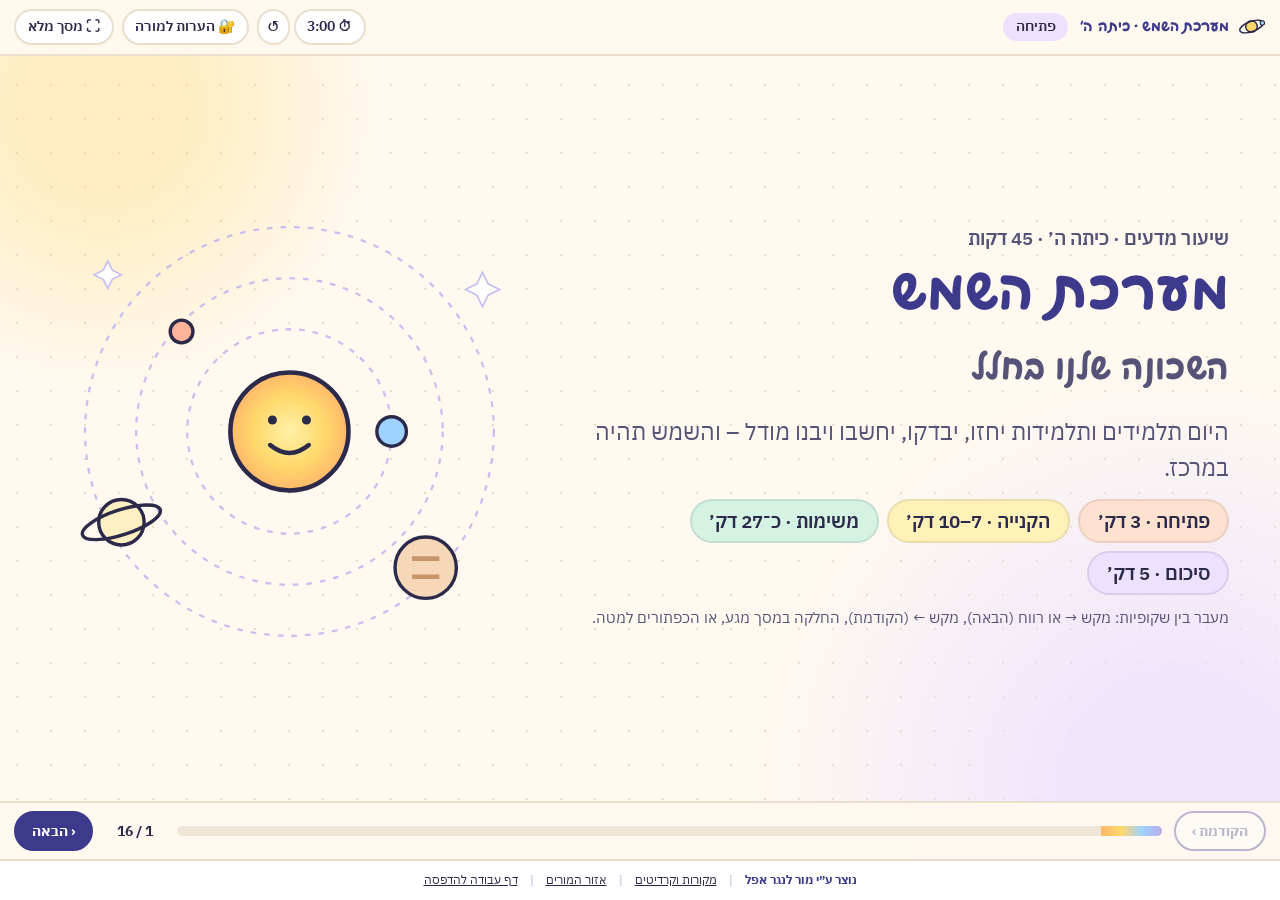
==== index.html @ 3494bce6 "Kita: solar system web deck, grade 5 science (Mor) v1" ====
<!doctype html>
<html lang="he" dir="rtl"><head><meta charset="utf-8"><meta name="viewport" content="width=device-width,initial-scale=1,viewport-fit=cover">
<title>מערכת השמש · מצגת לשיעור מדעים · כיתה ה׳</title>
<meta name="description" content="מצגת אינטראקטיבית לשיעור מדעים בכיתה ה׳ על מערכת השמש: אנימציה של השמש ושמונת כוכבי הלכת, משימות בזוגות ובקבוצות, חידון בזק וכרטיס יציאה.">
<link rel="preconnect" href="https://fonts.googleapis.com"><link rel="preconnect" href="https://fonts.gstatic.com" crossorigin>
<link href="https://fonts.googleapis.com/css2?family=IBM+Plex+Sans+Hebrew:wght@400;600;700&family=Playpen+Sans+Hebrew:wght@500;700&display=swap" rel="stylesheet">
<link rel="icon" href="assets/favicon.svg" type="image/svg+xml"><link rel="stylesheet" href="assets/deck.css"></head>
<body class="deck-page">
<a class="skip" href="#deck">דילוג למצגת</a>
<header class="topbar" role="banner">
  <div class="brand"><svg viewBox="0 0 40 40" aria-hidden="true" focusable="false"><circle cx="20" cy="20" r="8" fill="#FFD86B" stroke="#2C2A4A" stroke-width="2"/><ellipse cx="20" cy="20" rx="17" ry="7" fill="none" stroke="#2C2A4A" stroke-width="2" transform="rotate(-20 20 20)"/><circle cx="35" cy="15" r="3" fill="#9FD3FF" stroke="#2C2A4A" stroke-width="1.5"/></svg><span>מערכת השמש · כיתה ה׳</span></div>
  <span class="phase" id="phase" aria-live="off"></span>
  <div class="tools">
    <div class="timer" role="group" aria-label="שעון לשלב">
      <button type="button" class="tbtn" id="timer-btn" aria-label="הפעלת שעון לשלב">⏱ <span id="timer-out">0:00</span></button>
      <button type="button" class="tbtn sm" id="timer-reset" aria-label="איפוס השעון">↺</button>
    </div>
    <button type="button" class="tbtn" id="notes-btn" aria-haspopup="dialog">🔐 הערות למורה</button>
    <button type="button" class="tbtn" id="fs-btn" aria-label="מסך מלא">⛶ <span class="hide-sm">מסך מלא</span></button>
  </div>
</header>

<main id="deck" class="deck" tabindex="-1" aria-roledescription="מצגת" aria-label="מצגת: מערכת השמש">

<!-- 1 -->
<section class="slide s-title" id="title" data-phase="פתיחה" data-min="3" aria-label="שקופית פתיחה">
  <div class="title-wrap">
    <div class="title-text">
      <p class="kicker">שיעור מדעים · כיתה ה׳ · 45 דקות</p>
      <h1>מערכת השמש<br><span>השכונה שלנו בחלל</span></h1>
      <p class="lead">היום תלמידים ותלמידות יחזו, יבדקו, יחשבו ויבנו מודל – והשמש תהיה במרכז.</p>
      <ul class="agenda" aria-label="מבנה השיעור">
        <li class="c-peach">פתיחה · 3 דק׳</li><li class="c-butter">הקנייה · 7–10 דק׳</li><li class="c-mint">משימות · כ־27 דק׳</li><li class="c-lilac">סיכום · 5 דק׳</li>
      </ul>
      <p class="hint">מעבר בין שקופיות: מקש → או רווח (הבאה), מקש ← (הקודמת), החלקה במסך מגע, או הכפתורים למטה.</p>
    </div>
    <svg class="title-art" viewBox="0 0 420 420" role="img" aria-label="איור: השמש וכוכבי לכת במסלולים">
      <defs><radialGradient id="tg" cx="50%" cy="50%" r="50%"><stop offset="0" stop-color="#FFF1A8"/><stop offset=".6" stop-color="#FFD86B"/><stop offset="1" stop-color="#FFB86B"/></radialGradient></defs>
      <g fill="none" stroke="#C9BEF0" stroke-width="2" stroke-dasharray="5 7"><circle cx="210" cy="210" r="90"/><circle cx="210" cy="210" r="135"/><circle cx="210" cy="210" r="180"/></g>
      <circle cx="210" cy="210" r="52" fill="url(#tg)" stroke="#2C2A4A" stroke-width="4"/>
      <g stroke="#2C2A4A" stroke-width="3"><circle cx="300" cy="210" r="13" fill="#9FD3FF"/><circle cx="115" cy="122" r="10" fill="#FFB49A"/><circle cx="330" cy="330" r="27" fill="#F6D8B8"/><circle cx="62" cy="290" r="20" fill="#FFF0C4"/></g>
      <ellipse cx="62" cy="290" rx="36" ry="11" fill="none" stroke="#2C2A4A" stroke-width="3" transform="rotate(-18 62 290)"/>
      <path d="M318 322h24M318 338h24" stroke="#C8956A" stroke-width="4"/>
      <g fill="#2C2A4A"><circle cx="195" cy="200" r="4"/><circle cx="225" cy="200" r="4"/></g><path d="M193 222q17 14 34 0" fill="none" stroke="#2C2A4A" stroke-width="4" stroke-linecap="round"/>
      <g fill="#FFFFFF" stroke="#C9BEF0" stroke-width="1.5"><path d="M380 70l5 10 10 5-10 5-5 10-5-10-10-5 10-5z"/><path d="M50 60l4 8 8 4-8 4-4 8-4-8-8-4 8-4z"/></g>
    </svg>
  </div>
</section>

<!-- 2 hook -->
<section class="slide s-hook" id="hook" data-phase="פתיחה · 3 דק׳" data-min="3" aria-label="שאלת פתיחה">
  <h2>🚀 שאלת פתיחה: אנחנו בכלל לא יושבים במקום!</h2>
  <p class="big">כדור הארץ – וכל מי שנמצא עליו – נע כל הזמן סביב השמש.<br><strong>נחשו: כמה קילומטרים נעבור בחלל במהלך השיעור הזה (45 דקות)?</strong></p>
  <ol class="choices" aria-label="אפשרויות">
    <li><span class="n">1</span> 0 – אנחנו עומדים במקום</li>
    <li><span class="n">2</span> בערך 100 ק״מ</li>
    <li><span class="n">3</span> בערך 8,000 ק״מ</li>
    <li><span class="n">4</span> בערך 80,000 ק״מ</li>
  </ol>
  <p class="howto">✋ הצביעו באצבעות: 1, 2, 3 או 4. ספרו לחבר או לחברה לידכם למה בחרתם.</p>
  <button type="button" class="btn big-btn" data-reveal="hook-ans" aria-expanded="false">גילוי התשובה</button>
  <div class="reveal-box" id="hook-ans" hidden>
    <p><strong>4 – בערך 80,000 ק״מ!</strong> כדור הארץ נע סביב השמש במהירות של כ־30 ק״מ <u>בכל שנייה</u>. ב־45 דקות זה בערך פעמיים סביב כל כדור הארץ.</p>
    <p>אז למה אנחנו לא מרגישים? כי הכול נע יחד איתנו – כמו במטוס שטס בשקט.</p>
  </div>
</section>

<!-- 3 -->
<section class="slide" id="what" data-phase="הקנייה · 7–10 דק׳" data-min="8" aria-label="מה זה מערכת השמש">
  <h2>☀️ מה זה מערכת השמש?</h2>
  <div class="two">
    <ul class="points">
      <li><b>במרכז: השמש</b> – כוכב.</li>
      <li><b>סביב השמש נעים 8 כוכבי לכת</b> במסלולים, וגם כוכבי לכת ננסיים, אסטרואידים ושביטים.</li>
      <li><b>סביב רוב כוכבי הלכת נעים ירחים.</b> הירח שלנו מקיף את כדור הארץ.</li>
      <li><b>מערכת השמש היא רק חלק קטן מגלקסיית שביל החלב</b>, שיש בה יותר מ־100 מיליארד כוכבים.</li>
    </ul>
    <figure class="address">
      <figcaption>הכתובת שלנו ביקום</figcaption>
      <ol>
        <li class="c-pink">🏫 הכיתה שלנו</li>
        <li class="c-peach">🇮🇱 ישראל</li>
        <li class="c-sky">🌍 כדור הארץ</li>
        <li class="c-butter">☀️ מערכת השמש</li>
        <li class="c-lilac">🌌 גלקסיית שביל החלב</li>
        <li class="c-mint">✨ היקום</li>
      </ol>
    </figure>
  </div>
</section>

<!-- 4 -->
<section class="slide" id="sun" data-phase="הקנייה · 7–10 דק׳" data-min="8" aria-label="השמש">
  <h2>🌞 השמש – הכוכב שלנו</h2>
  <div class="tiles">
    <div class="tile c-butter"><span class="ico" aria-hidden="true">🔥</span><b>כוכב</b><p>כדור ענק של גז לוהט שמפיק אור וחום. השמש היא לא כוכב לכת.</p></div>
    <div class="tile c-peach"><span class="ico" aria-hidden="true">📏</span><b>ענקית</b><p>הקוטר שלה שווה לבערך 109 כדורי ארץ בשורה.</p></div>
    <div class="tile c-pink"><span class="ico" aria-hidden="true">⚖️</span><b>כמעט הכול</b><p>כ־99.8% מכל החומר במערכת השמש נמצא בשמש.</p></div>
    <div class="tile c-sky"><span class="ico" aria-hidden="true">💡</span><b>אור בדרך</b><p>האור שלה מגיע אלינו בתוך כ־8 דקות ו־20 שניות.</p></div>
  </div>
  <p class="callout">בלי השמש אין חיים: היא נותנת אור וחום, הצמחים מייצרים בעזרתה מזון, והיא מניעה את מחזור המים.</p>
</section>

<!-- 5 -->
<section class="slide" id="planets" data-phase="הקנייה · 7–10 דק׳" data-min="8" aria-label="שמונה כוכבי הלכת">
  <h2>🪐 שמונה כוכבי הלכת – לפי הסדר מהשמש</h2>
  <div class="lineup" role="list">
    <div class="lu-sun" role="listitem" aria-label="השמש">☀️<span>השמש</span></div>
    <div class="lu-group rocky" role="listitem"><p class="gl">כוכבי לכת סלעיים (פנימיים)</p>
      <ul><li><i class="dot" style="--c:#B9B1A8;--d:.7"></i>חמה</li><li><i class="dot" style="--c:#F2C877;--d:1"></i>נוגה</li><li><i class="dot" style="--c:#5AA6EA;--d:1"></i>כדור הארץ</li><li><i class="dot" style="--c:#E4775B;--d:.8"></i>מאדים</li></ul></div>
    <div class="lu-belt" role="listitem">חגורת<br>האסטרואידים</div>
    <div class="lu-group giants" role="listitem"><p class="gl">ענקי גז וקרח (חיצוניים)</p>
      <ul><li><i class="dot" style="--c:#D9A67A;--d:2"></i>צדק</li><li><i class="dot ring" style="--c:#E7CC85;--d:1.8"></i>שבתאי</li><li><i class="dot" style="--c:#8FD3D8;--d:1.4"></i>אורנוס</li><li><i class="dot" style="--c:#6E8EE8;--d:1.4"></i>נפטון</li></ul></div>
  </div>
  <div class="mnemonic c-lilac">
    <p><b>טריק לזכירת הסדר</b> (האות הראשונה של כל מילה = כוכב לכת, א = ארץ):</p>
    <p class="mn" lang="he"><b>ח</b>יים <b>נ</b>כנס <b>א</b>תמול <b>מ</b>הר, <b>צ</b>עק: ״<b>ש</b>וקולד <b>א</b>ין? <b>נ</b>ו!״</p>
    <p class="small">אתגר: המציאו בזוגות משפט משלכם!</p>
  </div>
</section>

<!-- 6 -->
<section class="slide" id="motion" data-phase="הקנייה · 7–10 דק׳" data-min="8" aria-label="תנועה ומחזוריות">
  <h2>🔄 תנועה יוצרת זמן: יממה, חודש ושנה</h2>
  <div class="tiles three">
    <div class="tile c-sky"><span class="ico" aria-hidden="true">🌗</span><b>יממה ≈ 24 שעות</b><p>כדור הארץ מסתובב סביב צירו. הצד שפונה לשמש – יום, והצד השני – לילה.</p></div>
    <div class="tile c-lilac"><span class="ico" aria-hidden="true">🌙</span><b>חודש ≈ 29½ ימים</b><p>הירח מקיף את כדור הארץ. בערך כל 29½ ימים חוזר אותו מראה של הירח (למשל ירח מלא).</p></div>
    <div class="tile c-butter"><span class="ico" aria-hidden="true">☀️</span><b>שנה ≈ 365¼ ימים</b><p>כדור הארץ מקיף את השמש פעם אחת.</p></div>
  </div>
  <p class="callout big"><b>הרעיון החשוב:</b> לכל כוכב לכת יש ״שנה״ משלו – הזמן שלוקח לו להקיף את השמש פעם אחת. <br>❓ האם לכל כוכבי הלכת שנה באותו אורך? עוד מעט נחזה ונבדוק.</p>
</section>

<!-- 7 animation -->
<section class="slide s-anim" id="anim" data-phase="הקנייה והדגמה" data-min="3" aria-label="אנימציה של מערכת השמש">
  <div class="anim-grid">
    <div class="canvas-wrap space"><canvas id="solar-main" role="img" aria-label="אנימציה של מערכת השמש: השמש במרכז ושמונה כוכבי לכת שנעים סביבה במסלולים, כל אחד במהירות היחסית שלו. אפשר ללחוץ על כוכב לכת כדי לקרוא עליו."></canvas></div>
    <div class="anim-panel">
      <h2>🌌 מערכת השמש בתנועה</h2>
      <div class="scale-note"><p><b>⚠️ לא בקנה מידה:</b> הגדלים והמרחקים כאן לא אמיתיים – אי אפשר להראות את שניהם נכון על מסך אחד. <b>זמני ההקפה נכונים בקירוב.</b></p>
        <details><summary>ואיך זה באמת?</summary><p>כוכבי הלכת כאן גדולים בהרבה, והמסלולים צפופים בהרבה. אילו השמש הייתה בגודל כדורגל (22 ס״מ), כדור הארץ היה בגודל של כ־2 מ״מ ובמרחק של כ־24 מטרים ממנה, ונפטון היה במרחק של כ־700 מטרים! <a href="#sizes" data-goto="sizes">לגדלים היחסיים ←</a></p></details></div>
      <div class="ctrls" role="group" aria-label="שליטה באנימציה" data-ctrl="solar-main">
        <button type="button" class="btn" data-act="play" aria-pressed="false">▶ הפעלה</button>
        <button type="button" class="btn ghost" data-act="year">שנה אחת ועצירה</button>
        <button type="button" class="btn ghost" data-act="reset">↺ איפוס</button>
        <label class="spd">מהירות <input type="range" min="0" max="8" step="1" value="2" data-act="speed" aria-describedby="spd-main"> <output id="spd-main" class="spd-out"></output></label>
        <label class="chk"><input type="checkbox" data-act="labels" checked> שמות</label>
        <label class="chk"><input type="checkbox" data-act="laps"> מונה הקפות</label>
      </div>
      <p class="clock" aria-live="off">חלפו: <b data-out="years">0.00</b> שנים בכדור הארץ (<span data-out="days">0</span> ימים)</p>
      <div class="chips" role="group" aria-label="בחירת גרם שמים" data-chips="solar-main"></div>
      <div class="factcard" id="fact-main" aria-live="polite"><p class="muted">👆 הקישו על כוכב לכת (או על הכפתורים) כדי לקרוא עליו.</p></div>

    </div>
  </div>
</section>

<!-- 8 predict -->
<section class="slide s-task" id="predict" data-phase="משימה בזוגות · 7 דק׳" data-min="7" aria-label="משימה: חזו ובדקו">
  <div class="task-grid">
    <div>
      <p class="tag c-mint">משימה 1 · בזוגות · 7 דק׳</p>
      <h2>🔮 חזו ובדקו</h2>
      <ol class="steps">
        <li><b>חוזים (3 דק׳):</b> כתבו בדף העבודה את התחזית שלכם, לפני שמפעילים:
          <ol class="qs qs-heb">
            <li>כשכדור הארץ ישלים הקפה אחת סביב השמש – כמה הקפות תשלים חמה?</li>
            <li>מי נע מהר יותר במסלול: כוכבי לכת קרובים לשמש או רחוקים ממנה?</li>
            <li>כמה שנים של כדור הארץ יעברו עד שצדק ישלים הקפה אחת?</li>
          </ol></li>
        <li><b>בודקים (2 דק׳):</b> מפעילים ״שנה אחת״ ואחר כך ״12 שנים״ וסופרים הקפות.</li>
        <li><b>מסבירים (2 דק׳):</b> למה לנפטון לוקחת הקפה אחת כ־165 שנים? מצאו שתי סיבות.</li>
      </ol>
      <button type="button" class="btn ghost" data-reveal="predict-ans" aria-expanded="false">הצגת התשובות</button>
      <div class="reveal-box" id="predict-ans" hidden>
        <p>א. בערך 4 הקפות (שנה בחמה = 88 ימים). ב. הקרובים – הם נעים מהר יותר וגם המסלול שלהם קצר יותר. ג. כמעט 12 שנים.</p>
        <p>נפטון: (1) המסלול שלו ארוך מאוד; (2) הוא נע לאט יותר מכוכבי הלכת הקרובים לשמש.</p>
      </div>
    </div>
    <div class="mini">
      <div class="canvas-wrap space"><canvas id="solar-mini" role="img" aria-label="אנימציה לבדיקת התחזיות: מונה הקפות ליד כל כוכב לכת."></canvas></div>
      <div class="ctrls" role="group" aria-label="שליטה באנימציה לבדיקה" data-ctrl="solar-mini">
        <button type="button" class="btn" data-act="year">שנה אחת</button>
        <button type="button" class="btn" data-act="years12">12 שנים</button>
        <button type="button" class="btn ghost" data-act="play" aria-pressed="false">▶ הפעלה</button>
        <button type="button" class="btn ghost" data-act="reset">↺ איפוס</button>
      </div>
      <p class="clock">חלפו: <b data-out="years">0.00</b> שנים · המספר ליד כל שם = מספר ההקפות</p>
    </div>
  </div>
</section>

<!-- 9 sizes -->
<section class="slide s-task" id="sizes" data-phase="משימה בזוגות · 3 דק׳" data-min="3" aria-label="משימה: גדלים יחסיים">
  <p class="tag c-mint">משימה 2 · בזוגות · 3 דק׳</p>
  <h2>📏 גדלים יחסיים</h2>
  <p class="big">סדרו בדף העבודה את 8 כוכבי הלכת <b>מהקטן לגדול</b>. אחר כך: כמה כדורי ארץ נכנסים לרוחבו של צדק?</p>
  <button type="button" class="btn" id="sizes-btn" aria-expanded="false">גילוי: כוכבי הלכת בקנה מידה של גודל</button>
  <div class="sizes-stage" id="sizes-stage" aria-live="polite">
    <p class="muted center">כאן יופיעו כוכבי הלכת בגודל היחסי האמיתי שלהם.</p>
  </div>
  <p class="small" id="sizes-note" hidden>כאן <b>הגדלים</b> בקנה מידה, אבל <b>המרחקים לא</b>: באמת הם רחוקים מאוד זה מזה. צדק רחב בערך פי 11 מכדור הארץ, והשמש – פי 109. בצד ימין רואים רק חלק קטן מקצה השמש.</p>
</section>

<!-- 10 age -->
<section class="slide s-task" id="age" data-phase="משימה בקבוצות · 6 דק׳" data-min="6" aria-label="משימה: בני ובנות כמה הייתם בכוכב לכת אחר">
  <div class="task-grid">
    <div>
      <p class="tag c-mint">משימה 3 · בקבוצות של 3–4 · 6 דק׳</p>
      <h2>🎂 בני ובנות כמה הייתם בכוכב לכת אחר?</h2>
      <p>הגיל שלנו נמדד בשנים של כדור הארץ. בכוכב לכת שהשנה בו ארוכה – הייתם ״צעירים״ יותר!</p>
      <ol class="qs">
        <li>באיזה כוכב לכת הייתם הכי ״מבוגרים״? למה?</li>
        <li>בני ובנות כמה תהיו בכדור הארץ כשתעבור שנה אחת בשבתאי?</li>
        <li>אתגר: האם בנפטון אפשר לחגוג יום הולדת 1? הסבירו.</li>
      </ol>
      <p class="small">איך מחשבים? גיל בכדור הארץ ÷ אורך השנה של כוכב הלכת (בשנים של כדור הארץ). קודם הַעריכו, ורק אחר כך בדקו במחשבון.</p>
    </div>
    <div class="agecalc c-sky">
      <label for="age-in"><b>הגיל שלי בכדור הארץ:</b></label>
      <div class="row"><input id="age-in" type="number" min="1" max="120" step="1" value="11" inputmode="numeric"> <button type="button" class="btn" id="age-go">חישוב</button></div>
      <table class="agetable" id="age-table" hidden>
        <caption class="sr-only">הגיל בכל כוכב לכת</caption>
        <thead><tr><th scope="col">כוכב לכת</th><th scope="col">שנה אחת בו</th><th scope="col">הגיל שלי שם</th></tr></thead>
        <tbody></tbody>
      </table>
    </div>
  </div>
</section>

<!-- 11 quiz -->
<section class="slide s-task" id="quiz" data-phase="חידון בזק · 4 דק׳" data-min="4" aria-label="חידון בזק">
  <p class="tag c-mint">משימה 4 · כל הכיתה · 4 דק׳</p>
  <h2>⚡ חידון בזק</h2>
  <p class="howto">כל התלמידים והתלמידות מצביעים יחד באצבעות (1–4), ורק אז לוחצים על תשובה.</p>
  <div class="quiz" id="quiz-box" aria-live="polite"></div>
  <div class="quiz-nav"><button type="button" class="btn ghost" id="quiz-prev">השאלה הקודמת</button><span id="quiz-count"></span><button type="button" class="btn ghost" id="quiz-next">השאלה הבאה</button></div>
</section>

<!-- 12 model choice board -->
<section class="slide s-task" id="model" data-phase="משימה בקבוצות · 7 דק׳" data-min="7" aria-label="משימה: בונים מודל – לוח בחירה">
  <p class="tag c-mint">משימה 5 · בקבוצות · 7 דק׳</p>
  <h2>🛠️ בונים מודל של מערכת השמש – בחרו דרך</h2>
  <div class="board">
    <div class="way c-peach"><b>🧍 מודל אנושי</b><p>כל אחת ואחד הם השמש או כוכב לכת, והולכים במסלולים.</p><p class="crit">✔ הסדר נכון · הקרובים הולכים מהר יותר ובמסלול קצר יותר</p></div>
    <div class="way c-butter"><b>🟠 דגם בפלסטלינה</b><p>שמש ו־8 כוכבי לכת מפלסטלינה או מנייר מקומט.</p><p class="crit">✔ צדק הכי גדול, חמה הכי קטן, נוגה וכדור הארץ כמעט שווים</p></div>
    <div class="way c-mint"><b>🧻 מפת מרחקים</b><p>על גליל נייר או חוט: השמש בקצה, ונפטון אחרי 100 ריבועים.</p><p class="crit">✔ ארבעת הפנימיים צפופים ליד השמש, והחיצוניים רחוקים זה מזה</p></div>
    <div class="way c-sky"><b>🎙️ ״אני כוכב לכת״</b><p>הקלטה או הצגה של 30–45 שניות בגוף ראשון.</p><p class="crit">✔ המקום מהשמש, אורך השנה ועוד 2 עובדות נכונות</p></div>
    <div class="way c-pink"><b>✏️ גלויה מכוכב לכת</b><p>ציור או קומיקס ״שלום מ...״ לחברים בכדור הארץ.</p><p class="crit">✔ 3 עובדות נכונות והשוואה אחת לכדור הארץ</p></div>
    <div class="way c-lilac"><b>📊 טבלת השוואה</b><p>משווים בין 2 כוכבי לכת בטבלה או בכרזה.</p><p class="crit">✔ גודל, מרחק ואורך שנה – ומסקנה אחת</p></div>
  </div>
  <p class="small">בכל דגם: כתבו משפט אחד – מה הדגם שלכם מראה נכון, ומה לא.</p>
</section>

<!-- 13 challenge -->
<section class="slide s-task" id="challenge" data-phase="אתגר להעשרה (רשות)" data-min="5" aria-label="אתגר חשיבה להעשרה">
  <p class="tag c-lilac">אתגר להעשרה · לקבוצות שסיימו</p>
  <h2>🤖 משימת חלל: לאן שולחים רובוט חוקר?</h2>
  <div class="two">
    <div>
      <p class="big">אתם צוות של מהנדסות ומהנדסים בסוכנות חלל. יש לכם רובוט חוקר אחד.</p>
      <ol class="qs">
        <li>בחרו כוכב לכת או ירח שאליו תשלחו את הרובוט.</li>
        <li>נמקו את הבחירה בשתי סיבות.</li>
        <li>איזה אתגר אחד הרובוט יפגוש שם? (חום, קור, רוחות, מרחק...) ואיך תתגברו עליו?</li>
      </ol>
    </div>
    <div class="callout c-butter">
      <p><b>רמז:</b> אפשר לחקור מקום שקשה להגיע אליו בעזרת טלסקופים (על פני כדור הארץ ובחלל), לוויינים, חלליות ורכבים רובוטיים.</p>
      <p>👀 הקישו על כוכב לכת באנימציה כדי למצוא נתונים לנימוק.</p>
    </div>
  </div>
</section>

<!-- 14 summary -->
<section class="slide" id="summary" data-phase="איסוף וסיכום · 5 דק׳" data-min="5" aria-label="איסוף וסיכום">
  <h2>🧺 איסוף וסיכום</h2>
  <div class="tiles four">
    <div class="tile c-butter"><span class="ico" aria-hidden="true">☀️</span><p>השמש במרכז מערכת השמש.</p></div>
    <div class="tile c-sky"><span class="ico" aria-hidden="true">🪐</span><p>8 כוכבי לכת מקיפים את השמש, וירחים מקיפים כוכבי לכת.</p></div>
    <div class="tile c-mint"><span class="ico" aria-hidden="true">⏳</span><p>ככל שכוכב לכת רחוק יותר מהשמש – השנה בו ארוכה יותר.</p></div>
    <div class="tile c-pink"><span class="ico" aria-hidden="true">🧩</span><p>דגם קטן אחד לא יכול להראות נכון גם גדלים וגם מרחקים.</p></div>
  </div>
  <p class="callout big">🗣️ <b>30 שניות בזוגות:</b> מה הדבר הכי מפתיע שגיליתם היום? 2–3 זוגות משתפים את הכיתה.</p>
</section>

<!-- 15 exit -->
<section class="slide" id="exit" data-phase="כרטיס יציאה · חלק מהסיכום" data-min="3" aria-label="כרטיס יציאה">
  <h2>🎟️ כרטיס יציאה</h2>
  <ol class="exit">
    <li>ציירו את השמש ושלושה כוכבי לכת – לפי הסדר הנכון מהשמש.</li>
    <li>השלימו: ״השנה בנפטון ארוכה הרבה יותר מהשנה בכדור הארץ, כי...״</li>
    <li>כתבו שאלה אחת על החלל שעדיין מסקרנת אתכם.</li>
  </ol>
  <p class="self">סמנו: 😀 הבנתי היטב · 🙂 כמעט · 🤔 צריך עוד עזרה</p>
  <p class="small">כרטיס היציאה נמצא גם ב<a href="handout.html">דף העבודה להדפסה</a>.</p>
</section>

<!-- 16 credits -->
<section class="slide s-credits" id="credits" data-phase="מקורות וקרדיטים" data-min="0" aria-label="מקורות וקרדיטים">
  <h2>📚 מקורות וקרדיטים</h2>
  <div class="two">
    <div>
      <h3>עובדות ונתונים</h3>
      <ul class="src">
        <li>NASA – <a href="https://nssdc.gsfc.nasa.gov/planetary/factsheet/" target="_blank" rel="noopener">Planetary Fact Sheet</a> (קטרים, מרחקים, זמני הקפה וסיבוב, טמפרטורות, מספר ירחים)</li>
        <li>NASA Science – <a href="https://science.nasa.gov/solar-system/" target="_blank" rel="noopener">Our Solar System</a> · <a href="https://science.nasa.gov/solar-system/planets/" target="_blank" rel="noopener">Planets</a> · <a href="https://science.nasa.gov/sun/facts/" target="_blank" rel="noopener">Sun: Facts</a> · <a href="https://science.nasa.gov/solar-system/moons/" target="_blank" rel="noopener">Moons</a></li>
        <li>NASA Space Place – <a href="https://spaceplace.nasa.gov/years-on-other-planets/en/" target="_blank" rel="noopener">How long is a year on other planets?</a></li>
      </ul>
      <p class="small">* מספרי הירחים לפי דף העובדות של NASA. מדי פעם מתגלים ירחים חדשים, ולכן המספרים עשויים לגדול.</p>
    </div>
    <div>
      <h3>תוכנית הלימודים</h3>
      <ul class="src">
        <li>משרד החינוך – <a href="https://meyda.education.gov.il/files/Pop/0files/mada-technology/yesodi/content-specifications-5th.docx" target="_blank" rel="noopener">מפרט תכנים במדע וטכנולוגיה לכיתה ה׳</a> (תחום מדעי כדור הארץ והיקום: ״מבנה מערכת השמש״)</li>
        <li>משרד החינוך – <a href="https://pop.education.gov.il/tchumey_daat/mada-tehnologia/yesodi/technology-science-pedagogy/curriculum/" target="_blank" rel="noopener">תוכנית הלימודים במדע וטכנולוגיה לבית הספר היסודי</a> (מרחב פדגוגי)</li>
      </ul>
      <h3>איורים ואנימציה</h3>
      <p>כל האיורים והאנימציה צוירו במיוחד למצגת הזו (בלי תמונות חיצוניות). הצבעים מקורבים ולא מדויקים.</p>
      <p class="made-by">נוצר ע״י מור לנגר אפל · נבנה עם Kita</p>
    </div>
  </div>
</section>

</main>

<nav class="deck-nav" aria-label="ניווט במצגת">
  <button type="button" class="nbtn" id="prev" aria-label="השקופית הקודמת">הקודמת ›</button>
  <div class="progress" aria-hidden="true"><i id="bar"></i></div>
  <span class="counter" id="counter" aria-live="polite">1 / 16</span>
  <button type="button" class="nbtn primary" id="next" aria-label="השקופית הבאה">‹ הבאה</button>
</nav>

<aside class="notes" id="notes" hidden aria-label="הערות למורה לשקופית הנוכחית">
  <div class="notes-head"><b>🔐 הערות למורה</b> <span id="notes-slide"></span>
    <button type="button" class="tbtn sm" id="notes-popout">חלון נפרד</button>
    <button type="button" class="tbtn sm" id="notes-close" aria-label="סגירת ההערות">✕</button></div>
  <div class="notes-body" id="notes-body"></div>
</aside>

<dialog class="gate" id="gate" aria-labelledby="gate-h">
  <form method="dialog" id="gate-form">
    <h2 id="gate-h">🔐 הערות למורה</h2>
    <p>ההערות מיועדות למורה. הקלידו את הקוד:</p>
    <label for="gate-pw" class="sr-only">קוד מורה</label>
    <input id="gate-pw" type="password" inputmode="numeric" autocomplete="off">
    <p class="err" id="gate-err" role="alert" hidden>הקוד לא נכון. נסו שוב.</p>
    <div class="row"><button type="submit" class="btn" value="ok">כניסה</button><button type="button" class="btn ghost" id="gate-cancel">ביטול</button></div>
  </form>
</dialog>

<div class="sr-only" id="announce" aria-live="polite"></div>
<script type="text/plain" id="teacher-data">[base64]/[base64]/[base64]/[base64]/[base64]/[base64]/XqiDXltee158sINeR15XXk9enL9eqINei15XXkdeT15XXqiAo15HXm9eo15jXmdeh15kg15TXkNeg15nXntem15nXlCksINee16bXmdeSL9eULCDXkdeV16DXlC/[base64]/wn5mCL/[base64]</script>
<footer class="site-foot" role="contentinfo"><span class="made">נוצר ע״י מור לנגר אפל</span><span class="sep">|</span><a href="#credits" data-goto="credits">מקורות וקרדיטים</a><span class="sep">|</span><a href="teacher.html">אזור המורים</a><span class="sep">|</span><a href="handout.html">דף עבודה להדפסה</a></footer>
<script src="assets/solar.js"></script>
<script src="assets/deck.js"></script>
</body></html>
---- assets/deck.css ----
/* Kita · מערכת השמש – "pastel sunrise" web deck: cream sky, sticker tiles, navy space stage.
   Fonts: Playpen Sans Hebrew (headings) + IBM Plex Sans Hebrew (text). */
:root{--ink:#2C2A4A;--ink2:#555377;--deep:#3D3A8C;--cream:#FFF9F0;--card:#FFFFFF;--line:#EADFCF;
--peach:#FFE1CF;--butter:#FFF1B8;--mint:#D4F3E3;--sky:#D8ECFF;--lilac:#ECE1FF;--pink:#FFDCE6;--space:#1E2350;
--ok:#DDF5E8;--okb:#3E9A6E;--okt:#1F6143;--no:#FFE3E8;--nob:#D0607A;--not:#8E2D45;
--top:clamp(44px,6.2vh,64px);--navh:clamp(46px,6.4vh,64px);--foot:clamp(34px,4.6vh,46px);--r:20px}
html{font-size:clamp(15px,min(1.5vw,2.75vh),34px)}
*{box-sizing:border-box}
body{margin:0;color:var(--ink);font:400 1rem/1.55 "IBM Plex Sans Hebrew",Arial,sans-serif;background:
radial-gradient(circle at 8% 12%,rgba(255,216,107,.35) 0 6%,transparent 20%),radial-gradient(circle at 92% 88%,rgba(236,225,255,.8) 0 8%,transparent 30%),
radial-gradient(circle,#E9DCC8 1px,transparent 1.6px) 0 0/34px 34px,var(--cream)}
body.deck-page{height:100vh;height:100dvh;overflow:hidden}
h1,h2,h3,.brand span,.tag{font-family:"Playpen Sans Hebrew","IBM Plex Sans Hebrew",sans-serif;font-weight:700;line-height:1.25}
h1{font-size:2.9rem;margin:.1em 0 .3em;color:var(--deep)}h1 span{font-size:.62em;color:var(--ink2)}
h2{font-size:1.9rem;margin:0 0 .45em;color:var(--deep)}h3{font-size:1.15rem;margin:.4em 0 .3em}
p{margin:.3em 0 .6em}a{color:#3F35A8}b,strong{font-weight:700}
.skip{position:absolute;right:8px;top:-90px;background:#fff;padding:8px 12px;z-index:200;border-radius:8px}.skip:focus{top:8px}
:focus-visible{outline:3px solid #6B4FC4;outline-offset:3px;border-radius:8px}
.sr-only{position:absolute!important;width:1px;height:1px;overflow:hidden;clip:rect(0 0 0 0);white-space:nowrap}
[hidden]{display:none!important}
.small{font-size:.82rem;color:var(--ink2)}.muted{color:var(--ink2)}.center{text-align:center}
.c-peach{background:var(--peach)}.c-butter{background:var(--butter)}.c-mint{background:var(--mint)}.c-sky{background:var(--sky)}.c-lilac{background:var(--lilac)}.c-pink{background:var(--pink)}
/* top bar */
.topbar{position:fixed;top:0;right:0;left:0;height:var(--top);display:flex;align-items:center;gap:12px;padding:0 14px;z-index:60;background:rgba(255,249,240,.92);border-bottom:2px solid var(--line);font-size:clamp(13px,.72rem,22px)}
.brand{display:flex;align-items:center;gap:8px;white-space:nowrap}.brand svg{width:2.1em;height:2.1em}.brand span{font-size:1.05em;color:var(--deep)}
.phase{padding:.25em .9em;border-radius:999px;background:var(--lilac);font-weight:600;white-space:nowrap;overflow:hidden;text-overflow:ellipsis;min-width:0}
.tools{margin-inline-start:auto;display:flex;gap:8px;align-items:center}
.timer{display:flex;gap:4px}
.tbtn{font:inherit;font-weight:600;color:var(--ink);background:#fff;border:2px solid var(--line);border-radius:999px;padding:.3em .85em;cursor:pointer;min-height:36px;white-space:nowrap}
.tbtn:hover{border-color:#C9BEF0}.tbtn.sm{padding:.3em .6em}.tbtn.running{background:var(--mint);border-color:var(--okb)}.tbtn.done{background:var(--pink);border-color:var(--nob)}
/* deck + slides */
.deck{position:fixed;top:var(--top);bottom:calc(var(--navh) + var(--foot));right:0;left:0;outline:none}
.slide{position:absolute;inset:0;display:none;flex-direction:column;padding:2.2vh 4vw 1.6vh;overflow-y:auto;overflow-x:hidden}
.slide.active{display:flex;animation:fadein .35s ease}
.slide>:first-child{margin-top:auto}.slide>:last-child{margin-bottom:auto}
@keyframes fadein{from{opacity:0;transform:translateY(8px)}to{opacity:1;transform:none}}
.big{font-size:1.2rem}.lead{font-size:1.2rem;color:var(--ink2)}.kicker{font-weight:600;color:var(--ink2);margin:0}
.two{display:grid;grid-template-columns:1.2fr 1fr;gap:3vw;align-items:start}
.btn{font:inherit;font-weight:700;color:#fff;background:var(--deep);border:2px solid var(--deep);border-radius:999px;padding:.38em 1.05em;cursor:pointer;min-height:44px;box-shadow:0 3px 0 #2A2770}
.btn:hover{filter:brightness(1.08)}.btn:active{transform:translateY(2px);box-shadow:0 1px 0 #2A2770}
.btn.ghost{background:#fff;color:var(--deep);box-shadow:0 3px 0 #CFC6EE}
.btn[aria-pressed="true"]{background:#5E4FC7}
.big-btn{align-self:flex-start;font-size:1.05rem}
.reveal-box{background:var(--ok);border:2px solid var(--okb);border-radius:var(--r);padding:.6em 1em;margin-top:.6em;font-size:1.08rem}
.callout{background:#fff;border:2px dashed #D8C9F5;border-radius:var(--r);padding:.6em 1em;margin:.8em 0 0}
.tag{display:inline-block;align-self:flex-start;padding:.15em .9em;border-radius:999px;font-size:.9rem;margin:0 0 .4em;border:2px solid rgba(44,42,74,.12)}
/* title */
.title-wrap{display:grid;grid-template-columns:1.25fr .9fr;gap:3vw;align-items:center}
.title-art{width:100%;max-height:62vh}
.agenda{list-style:none;padding:0;margin:.6em 0;display:flex;flex-wrap:wrap;gap:.45em}
.agenda li{padding:.25em .9em;border-radius:999px;font-weight:600;border:2px solid rgba(44,42,74,.1)}
.hint{font-size:.8rem;color:var(--ink2)}
/* hook */
.choices{list-style:none;padding:0;margin:.4em 0;display:grid;grid-template-columns:1fr 1fr;gap:.6em;font-size:1.15rem}
.choices li{background:#fff;border:2px solid var(--line);border-radius:16px;padding:.45em .8em;display:flex;gap:.6em;align-items:center}
.n{display:inline-grid;place-items:center;width:1.7em;height:1.7em;border-radius:50%;background:var(--butter);font-weight:700;flex:none}
.howto{font-weight:600}
/* points + address */
.points{font-size:1.15rem;padding-inline-start:1.2em;margin:0}.points li{margin:.35em 0}
.address{margin:0;background:#fff;border-radius:var(--r);padding:.6em .9em;border:2px solid var(--line)}
.address figcaption{font-weight:700;margin-bottom:.3em}
.address ol{list-style:none;padding:0;margin:0;display:flex;flex-direction:column;gap:.3em}
.address li{padding:.25em .8em;border-radius:12px;font-weight:600;position:relative}
.address li+li:before{content:"⬇";position:absolute;top:-.95em;inset-inline-start:.4em;font-size:.65em;color:var(--ink2)}
/* tiles */
.tiles{display:grid;grid-template-columns:repeat(4,1fr);gap:1.1vw}.tiles.three{grid-template-columns:repeat(3,1fr)}.tiles.four{grid-template-columns:repeat(4,1fr)}
.tile{border-radius:var(--r);padding:.7em .9em;border:2px solid rgba(44,42,74,.1);box-shadow:0 4px 0 rgba(44,42,74,.06)}
.tile b{display:block;font-size:1.1rem}.tile p{margin:.2em 0 0}.ico{font-size:1.8rem;display:block;line-height:1.2}
/* lineup */
.lineup{display:flex;align-items:stretch;gap:.7vw;flex-wrap:wrap}
.lu-sun{background:radial-gradient(circle at 70% 50%,#FFE98A,#FFC36B);border-radius:var(--r) 50% 50% var(--r);padding:.6em 1em;font-size:1.8rem;display:flex;flex-direction:column;align-items:center;justify-content:center}
.lu-sun span{font-size:.9rem;font-weight:700}
.lu-group{flex:1;background:#fff;border:2px solid var(--line);border-radius:var(--r);padding:.4em .8em}
.lu-group .gl{font-weight:700;margin:0 0 .2em;font-size:.95rem;color:var(--ink2)}
.lu-group ul{list-style:none;padding:0;margin:0;display:flex;justify-content:space-around;gap:.4em;flex-wrap:wrap}
.lu-group li{display:flex;flex-direction:column;align-items:center;gap:.15em;font-weight:700;font-size:1.05rem}
.dot{display:block;width:calc(1.3em * var(--d));height:calc(1.3em * var(--d));border-radius:50%;background:var(--c);border:2px solid var(--ink)}
.dot.ring{box-shadow:0 0 0 .18em #fff,0 0 0 .32em #D9BE7A}
.lu-belt{align-self:center;font-size:.8rem;color:var(--ink2);text-align:center;border-inline:3px dotted #C9BEF0;padding:0 .5em}
.mnemonic{border-radius:var(--r);padding:.5em 1em;margin-top:.8em}.mn{font-size:1.35rem}.mn b{color:#B0412A;font-size:1.15em}
/* animation */
.s-anim{padding-top:1.2vh;padding-bottom:1vh}
.anim-grid{display:grid;grid-template-columns:auto minmax(0,1fr);gap:2.4vw;align-items:stretch;height:100%;min-height:0}
.canvas-wrap{position:relative;display:flex;align-items:center;justify-content:center;min-width:0;min-height:0}
.space{background:radial-gradient(circle at 50% 50%,#2C3370,var(--space) 70%);border-radius:24px;box-shadow:inset 0 0 0 3px #fff,0 6px 0 rgba(44,42,74,.12)}
.s-anim .canvas-wrap{height:100%;aspect-ratio:1/1;max-height:calc(100dvh - var(--top) - var(--navh) - var(--foot) - 3vh);max-width:44vw}
canvas{display:block;touch-action:manipulation}
.anim-panel{font-size:.91rem;display:flex;flex-direction:column;min-height:0;overflow-y:auto;padding-inline-end:4px}
.anim-panel h2{font-size:1.4rem;margin-bottom:.25em}
.ctrls{display:flex;flex-wrap:wrap;gap:.45em;align-items:center;margin:.2em 0 .4em}
.ctrls .btn{font-size:.85rem;padding:.3em .8em;min-height:40px}
.spd,.chk{display:flex;align-items:center;gap:.35em;font-size:.85rem;font-weight:600;background:#fff;border:2px solid var(--line);border-radius:999px;padding:.15em .7em;min-height:40px}
.spd input{width:5.5em;accent-color:var(--deep)}.chk input{width:1.1em;height:1.1em;accent-color:var(--deep)}
.spd-out{font-variant-numeric:tabular-nums;min-width:4.6em}
.clock{font-size:.88rem;margin:.1em 0 .35em}.clock b{font-variant-numeric:tabular-nums}
.chips{display:flex;flex-wrap:wrap;gap:.22em;margin-bottom:.4em}
.chip{font:inherit;font-size:.76rem;font-weight:600;background:#fff;border:2px solid var(--line);border-radius:999px;padding:.1em .5em;cursor:pointer;min-height:32px}
.chip[aria-pressed="true"]{background:var(--butter);border-color:#D9B84A}
.factcard{background:#fff;border:2px solid var(--line);border-radius:var(--r);padding:.4em .8em;font-size:.88rem;min-height:5em}
.factcard{flex:none}.factcard h3{margin:0;font-size:1.15rem}.ftype{margin:0 0 .25em;color:var(--ink2);font-weight:600}
.factcard dl{display:grid;grid-template-columns:1fr 1fr;gap:.25em .9em;margin:.2em 0}.factcard dl div{min-width:0}.factcard dt{font-weight:700;color:var(--ink2);font-size:.85em}.factcard dd{margin:0;line-height:1.35}
.factcard .fun{background:var(--butter);border-radius:12px;padding:.3em .6em;margin:.35em 0 0;line-height:1.4}
.scale-note{flex:none;margin:0 0 .35em;background:var(--peach);border-radius:var(--r);padding:.35em .9em;font-size:.82rem}
.scale-note summary{font-weight:700;cursor:pointer}.scale-note p{margin:.2em 0}.scale-note details{margin:.1em 0 .2em}
/* task layouts */
.task-grid{display:grid;grid-template-columns:1.1fr .9fr;gap:2.5vw;align-items:center}
.steps{padding-inline-start:1.2em;margin:.2em 0 .5em}.steps>li{margin:.3em 0}
.qs{padding-inline-start:1.4em;margin:.2em 0}.qs-heb{list-style-type:hebrew}.qs li{margin:.15em 0}
.mini{display:flex;flex-direction:column;align-items:center;gap:.3em}
.mini .canvas-wrap{width:min(100%,52vh);aspect-ratio:1/1}
.mini .clock{text-align:center}
.sizes-stage{margin-top:.6em;background:var(--space);border-radius:24px;min-height:34vh;display:flex;align-items:center;justify-content:center;overflow:hidden;color:#fff;box-shadow:inset 0 0 0 3px #fff}
.sizes-stage .muted{color:#D6D2F5}.sizes-stage svg{width:100%;height:auto;display:block}
.agecalc{border-radius:var(--r);padding:.7em 1em;border:2px solid rgba(44,42,74,.1)}
.agecalc .row{display:flex;gap:.5em;margin:.3em 0}
.agecalc input,.gate input{font:inherit;font-size:1.2rem;width:5em;padding:.2em .5em;border:2px solid #B9AEEA;border-radius:12px;background:#fff;color:var(--ink)}
.agetable{width:100%;border-collapse:collapse;font-size:.92rem;background:#fff;border-radius:12px;overflow:hidden}
.agetable th,.agetable td{padding:.2em .6em;border-bottom:1px solid var(--line);text-align:start}.agetable th{background:var(--lilac)}
.agetable td:last-child{font-weight:700;font-variant-numeric:tabular-nums}
/* quiz */
.quiz{background:#fff;border:2px solid var(--line);border-radius:var(--r);padding:.6em 1em}
.quiz .lvl{font-size:.75rem;font-weight:700;color:var(--ink2);background:var(--lilac);border-radius:999px;padding:.05em .7em;display:inline-block}
.quiz .q{font-size:1.25rem;font-weight:700;margin:.25em 0 .45em}
.opts{display:grid;grid-template-columns:1fr 1fr;gap:.5em}
.opt{font:inherit;font-size:1.05rem;text-align:start;background:#FBF8FF;border:2px solid #DCD3F3;border-radius:14px;padding:.4em .7em;cursor:pointer;color:var(--ink);display:flex;gap:.5em;align-items:center;min-height:48px}
.opt:hover{border-color:#B9AEEA}.opt.right{background:var(--ok);border-color:var(--okb);color:var(--okt)}.opt.wrong{background:var(--no);border-color:var(--nob);color:var(--not)}
.explain{margin:.5em 0 0;font-size:1rem}
.quiz-nav{display:flex;align-items:center;gap:1em;justify-content:center;margin-top:.5em}
/* choice board */
.board{display:grid;grid-template-columns:repeat(3,1fr);gap:.9vw}
.way{border-radius:var(--r);padding:.5em .8em;border:2px solid rgba(44,42,74,.1)}.way b{font-size:1.05rem}.way p{margin:.15em 0;font-size:.9rem}
.crit{font-weight:600;color:var(--okt)}
.exit{font-size:1.3rem;padding-inline-start:1.3em}.exit li{margin:.45em 0;background:#fff;border:2px solid var(--line);border-radius:16px;padding:.35em .8em}
.self{font-size:1.2rem;font-weight:600}
.src{padding-inline-start:1.1em;font-size:.9rem}.src li{margin:.3em 0}
.made-by{font-weight:700;color:var(--deep)}
/* bottom nav */
.deck-nav{position:fixed;right:0;left:0;bottom:var(--foot);height:var(--navh);display:flex;align-items:center;gap:12px;padding:0 14px;z-index:55;background:rgba(255,249,240,.94);border-top:2px solid var(--line);font-size:clamp(14px,.75rem,24px)}
.nbtn{font:inherit;font-weight:700;border-radius:999px;border:2px solid var(--deep);background:#fff;color:var(--deep);padding:.3em 1.1em;cursor:pointer;min-height:40px;min-width:44px}
.nbtn.primary{background:var(--deep);color:#fff}.nbtn:disabled{opacity:.35;cursor:default}
.progress{flex:1;height:10px;background:#EFE6D8;border-radius:999px;overflow:hidden}.progress i{display:block;height:100%;width:0;background:linear-gradient(90deg,#FFB86B,#FFD86B,#9FD3FF,#B9AEEA);transition:width .3s;margin-inline-start:0}
.counter{font-weight:700;font-variant-numeric:tabular-nums;min-width:4.2em;text-align:center}
/* fixed footer (house standard) */
.site-foot{position:fixed;bottom:0;right:0;left:0;min-height:var(--foot);z-index:70;display:flex;flex-wrap:wrap;gap:4px 12px;align-items:center;justify-content:center;padding:4px 10px;background:#fff;border-top:2px solid var(--line);font-size:clamp(12px,.62rem,18px)}
.site-foot .made{font-weight:700;color:var(--deep)}.site-foot a{color:var(--ink)}.site-foot .sep{color:#B8AFD9}
/* teacher notes drawer */
.notes{position:fixed;left:12px;bottom:calc(var(--navh) + var(--foot) + 10px);width:min(520px,calc(100vw - 24px));max-height:52vh;z-index:80;background:#FFFDF6;border:3px solid var(--deep);border-radius:18px;box-shadow:0 10px 30px rgba(44,42,74,.25);display:flex;flex-direction:column;font-size:clamp(14px,.7rem,20px)}
.notes-head{display:flex;gap:8px;align-items:center;padding:.5em .8em;border-bottom:2px solid var(--line);background:var(--butter);border-radius:15px 15px 0 0}
.notes-head span{flex:1;color:var(--ink2);font-size:.9em}
.notes-body{padding:.6em .9em;overflow-y:auto;line-height:1.55}.notes-body ul{padding-inline-start:1.1em;margin:.3em 0}.notes-body h4{margin:.5em 0 .1em}
dialog.gate{border:3px solid var(--deep);border-radius:20px;padding:1em 1.4em;max-width:min(420px,92vw);font-size:clamp(15px,.8rem,22px);color:var(--ink)}
dialog.gate::backdrop{background:rgba(30,35,80,.45)}.gate .row{display:flex;gap:.6em;margin-top:.6em}.gate .err{color:var(--not);font-weight:700}.gate h2{font-size:1.4rem}
/* responsive */
@media (max-width:900px),(max-aspect-ratio:1/1){
  html{font-size:16px}
  .slide{padding:14px 14px 18px}
  .slide>:first-child{margin-top:0}
  .two,.title-wrap,.task-grid,.anim-grid{grid-template-columns:1fr}
  .anim-grid{height:auto;flex:none}.anim-panel{overflow:visible}
  .s-anim .canvas-wrap{width:100%;height:auto;max-width:none;max-height:none}
  .tiles,.tiles.four{grid-template-columns:1fr 1fr}.tiles.three{grid-template-columns:1fr}
  .board{grid-template-columns:1fr 1fr}.choices,.opts{grid-template-columns:1fr}
  .title-art{max-height:34vh}h1{font-size:2.1rem}h2{font-size:1.45rem}
  .hide-sm{display:none}.phase{display:none}.brand span{display:none}
  .mini .canvas-wrap{width:min(100%,420px)}
  .lineup{flex-direction:column}.lu-sun{border-radius:var(--r)}.lu-belt{border-inline:0;border-block:3px dotted #C9BEF0;padding:.2em 0}
}
@media (max-width:520px){.board,.tiles,.tiles.four{grid-template-columns:1fr}.topbar{gap:6px;padding:0 8px}.tools{gap:4px}.tbtn{padding:.25em .55em}}
@media (prefers-reduced-motion:reduce){.slide.active{animation:none}.progress i{transition:none}}
@media print{.topbar,.deck-nav,.notes,.skip{display:none!important}}
/* ---------- regular pages: teacher area + handout ---------- */
body.page{font-size:18px;line-height:1.7;padding-bottom:calc(var(--foot) + 24px)}
.page-head{display:flex;justify-content:space-between;align-items:center;gap:12px;padding:12px 18px;border-bottom:2px solid var(--line);background:rgba(255,249,240,.92)}
.page-head .back{font-weight:700}.brand-t{font-family:"Playpen Sans Hebrew",sans-serif;font-weight:700;color:var(--deep)}
body.page main{max-width:980px;margin:0 auto;padding:12px 18px 24px}
body.page h1{font-size:2rem}body.page h2{font-size:1.45rem;margin-top:1.2em}body.page h3{font-size:1.15rem}
.gate-inline{background:#fff;border:2px solid var(--line);border-radius:var(--r);padding:14px 18px;display:flex;flex-wrap:wrap;gap:10px;align-items:center}
.gate-inline input{font:inherit;font-size:1.1rem;width:7em;padding:.2em .5em;border:2px solid #B9AEEA;border-radius:12px}
.gate-inline .err{flex-basis:100%;margin:0;color:var(--not);font-weight:700}
body.page .row{display:flex;gap:10px;flex-wrap:wrap;margin:.5em 0}
.ttable,.ws{width:100%;border-collapse:collapse;background:#fff;margin:.4em 0 1em;font-size:.95rem}
.ttable th,.ttable td,.ws th,.ws td{border:1px solid #DCCFBD;padding:.35em .6em;text-align:start;vertical-align:top}
.ttable th,.ws th{background:var(--lilac)}
.tnote{background:#fff;border:2px solid var(--line);border-radius:16px;padding:.4em 1em;margin:.7em 0}.tnote h3{margin:.3em 0}.tnote small{color:var(--ink2);font-weight:400}
body.presenter .page-head,body.presenter .lead,body.presenter h1{display:none}
body.presenter #teacher-content{font-size:1.15rem}
code{background:#F3EEFF;padding:0 .3em;border-radius:6px;direction:ltr;unicode-bidi:embed}
.sheet{background:#fff;border:2px solid var(--line);border-radius:16px;padding:18px 24px;margin-top:14px}
.sh-head h2{margin:0}.sheet h3{margin:.8em 0 .2em}
.ws td{height:2.4em}.ws.ref td{height:auto}
.order{display:grid;grid-template-columns:repeat(4,1fr);gap:.4em 1em;margin:.3em 0}
.drawbox{border:2px dashed #C9BEF0;border-radius:12px;height:110px;margin:.3em 0 .6em}
.sh-foot{text-align:center;color:var(--ink2);font-size:.85rem;margin-top:1em}
@media print{
  body.page{background:#fff;padding:0;font-size:12.5pt;line-height:1.45}
  .page-head,.site-foot,.no-print,.skip{display:none!important}
  body.page main{max-width:none;padding:0}
  .sheet{border:0;padding:0;margin:0}
  .pb{break-before:page}
  .ws th{background:#EEE7FF!important;-webkit-print-color-adjust:exact;print-color-adjust:exact}
  .tnote{break-inside:avoid}
  @page{size:A4;margin:14mm}
}
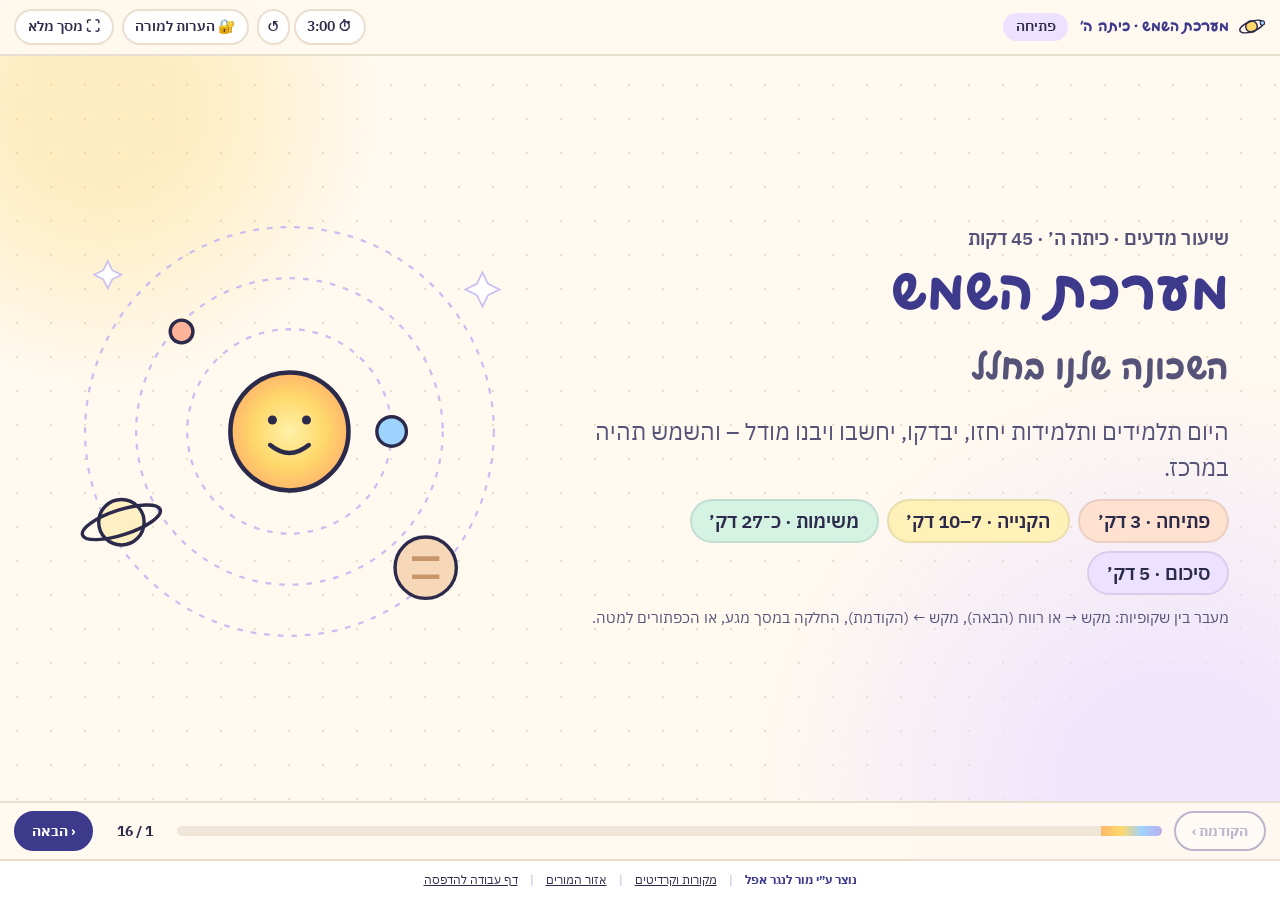
==== commit f9737a10: "Deck: theme-color" ====
--- a/index.html
+++ b/index.html
@@ -4,7 +4,7 @@
 <meta name="description" content="מצגת אינטראקטיבית לשיעור מדעים בכיתה ה׳ על מערכת השמש: אנימציה של השמש ושמונת כוכבי הלכת, משימות בזוגות ובקבוצות, חידון בזק וכרטיס יציאה.">
 <link rel="preconnect" href="https://fonts.googleapis.com"><link rel="preconnect" href="https://fonts.gstatic.com" crossorigin>
 <link href="https://fonts.googleapis.com/css2?family=IBM+Plex+Sans+Hebrew:wght@400;600;700&family=Playpen+Sans+Hebrew:wght@500;700&display=swap" rel="stylesheet">
-<link rel="icon" href="assets/favicon.svg" type="image/svg+xml"><link rel="stylesheet" href="assets/deck.css"></head>
+<meta name="theme-color" content="#FFF9F0"><link rel="icon" href="assets/favicon.svg" type="image/svg+xml"><link rel="stylesheet" href="assets/deck.css"></head>
 <body class="deck-page">
 <a class="skip" href="#deck">דילוג למצגת</a>
 <header class="topbar" role="banner">
